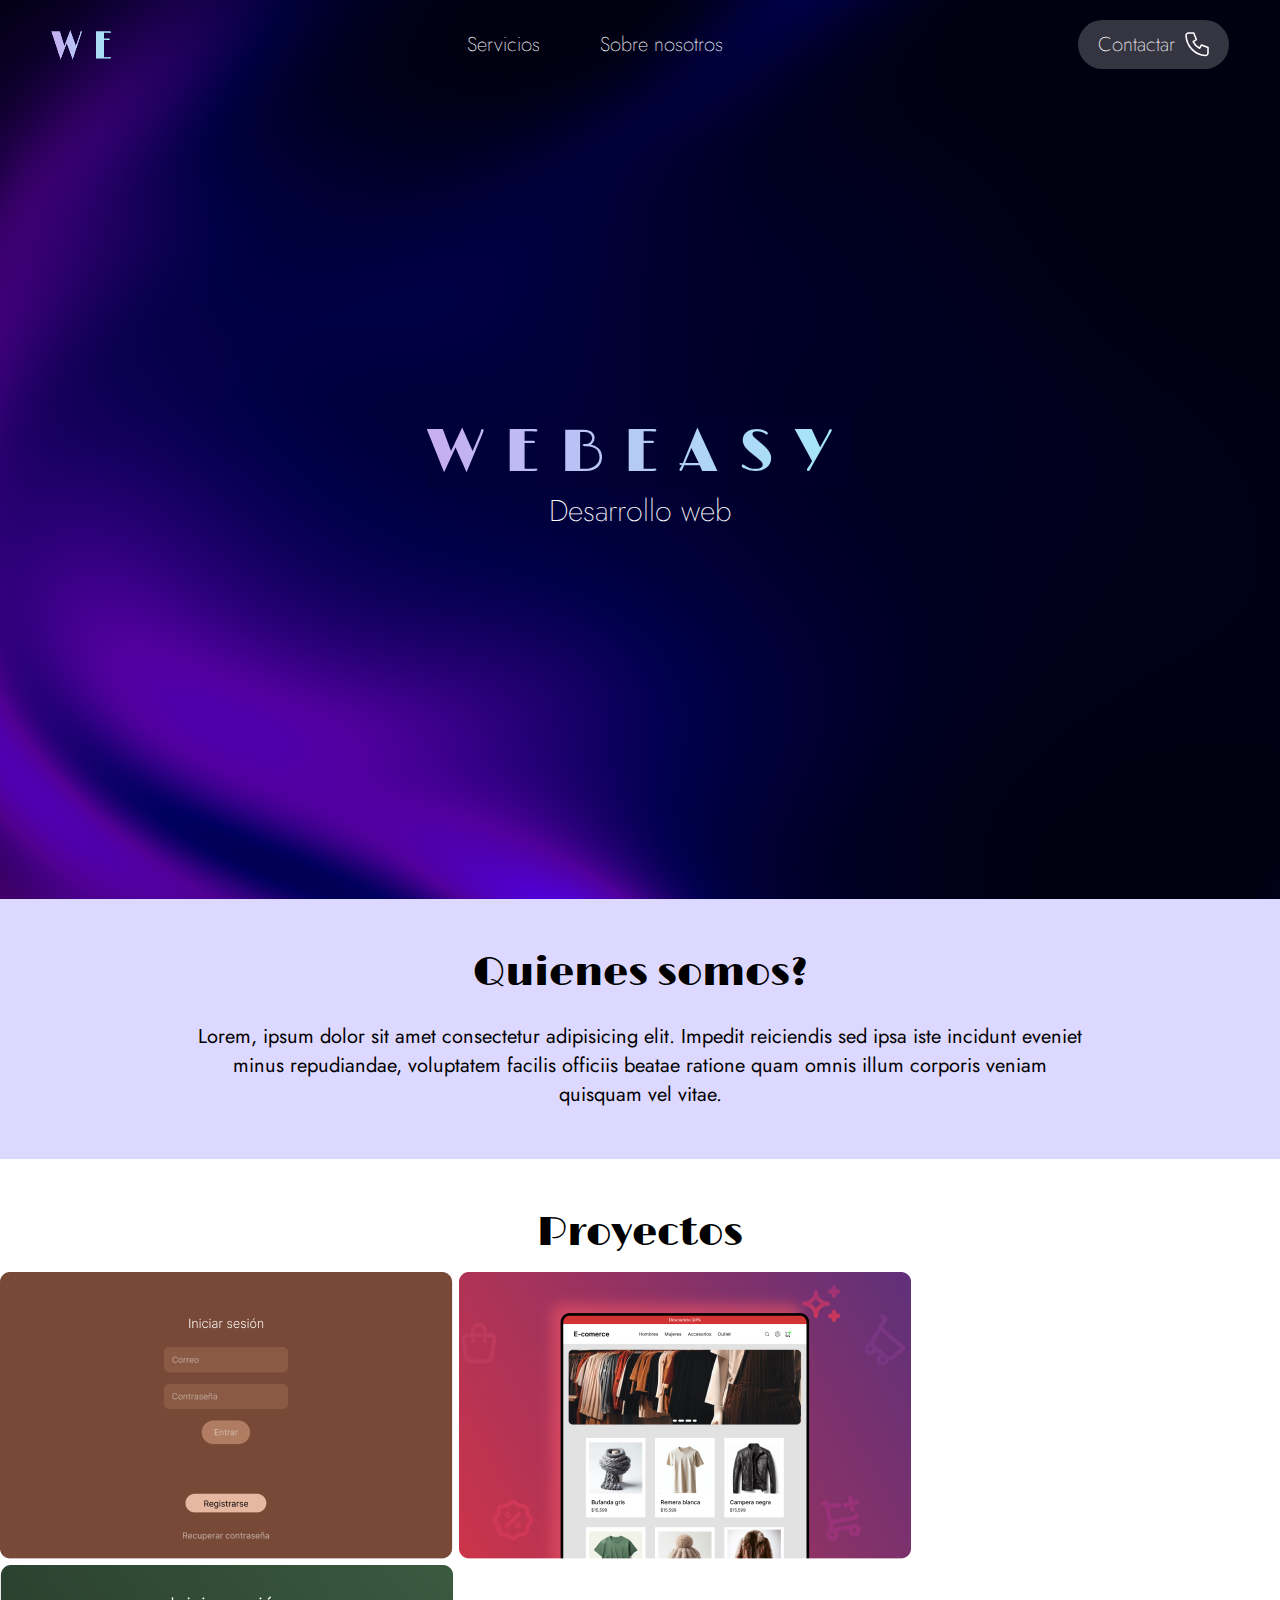
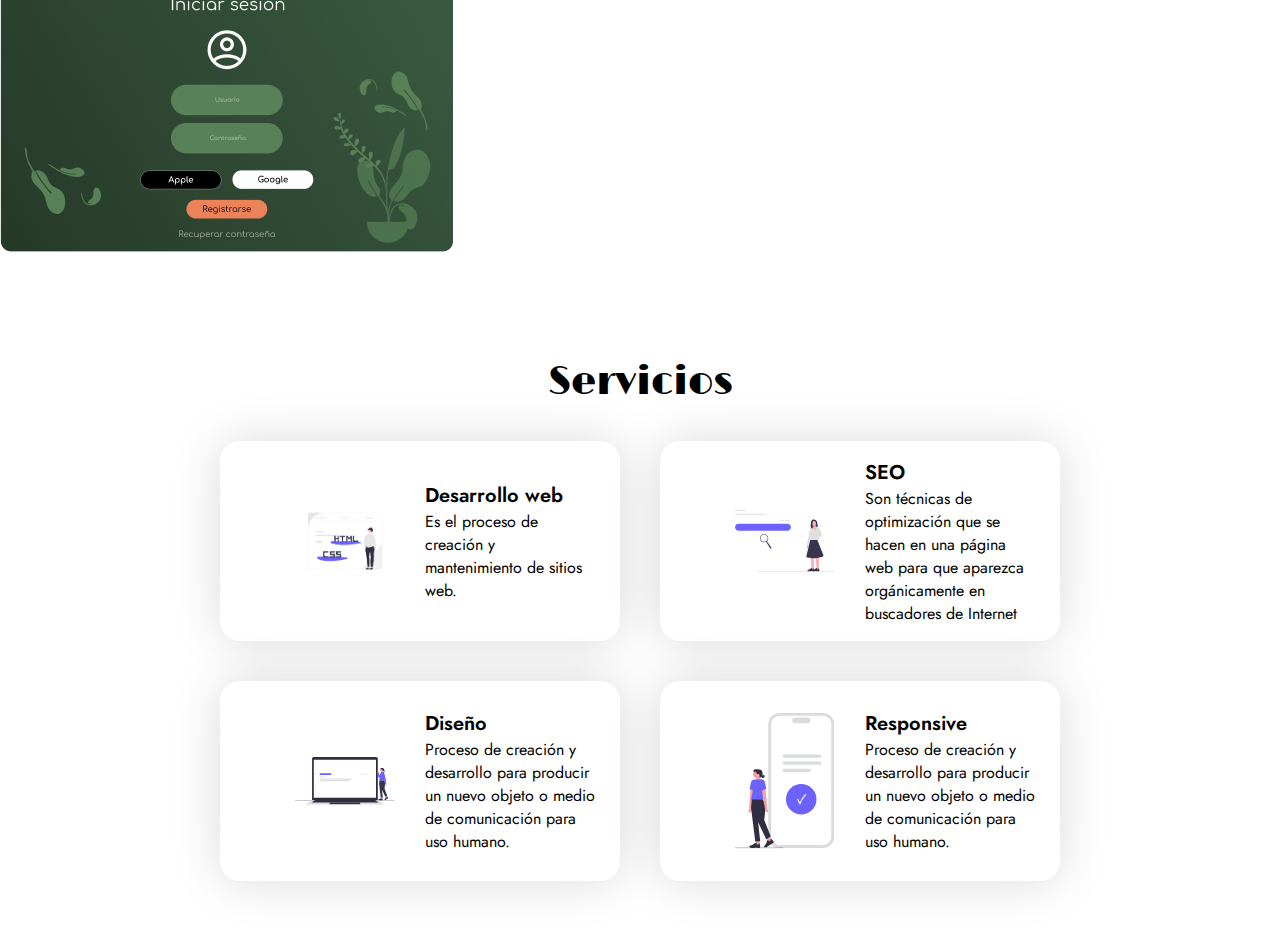
==== index.html @ be1138da "correccion de errores" ====
<!DOCTYPE html>
<html lang="en">

<head>
    <meta charset="UTF-8">
    <meta name="viewport" content="width=device-width, initial-scale=1.0">
    <link rel="preconnect" href="https://fonts.googleapis.com">
    <link rel="preconnect" href="https://fonts.gstatic.com" crossorigin>
    <link href="https://fonts.googleapis.com/css2?family=Limelight&display=swap" rel="stylesheet">
    <link
        href="https://fonts.googleapis.com/css2?family=Jost:ital,wght@0,100;0,200;0,300;0,400;0,500;0,600;0,700;0,800;0,900;1,100;1,200;1,300;1,400;1,500;1,600;1,700;1,800;1,900&display=swap"
        rel="stylesheet">

    <link rel="stylesheet" href="./style.css">

    <title>Webeasy</title>
    <link rel="icon" href="./assets/icon.png">
</head>

<body>
    <header>
        <nav>
            <img src="./assets/LOGO.png" alt="" class="logo">
            <div class="navTextos">
                <h3>
                    Servicios
                </h3>
                <h3>
                    Sobre nosotros
                </h3>
            </div>
            <h3 class="contactar">
                Contactar
                <img src="./assets/Vector.svg" alt="">
            </h3>
        </nav>
        <div class="inicio">
            <h1>WEBEASY</h1>
            <h2>Desarrollo web</h2>
        </div>
    </header>
    <main>
        <section>
            <article class="artColor">
                <h2 class="txtServ">Quienes somos?</h2>
                <p class="qS"> 
                    Lorem, ipsum dolor sit amet consectetur adipisicing elit. Impedit reiciendis sed ipsa iste
                    incidunt eveniet minus repudiandae, voluptatem facilis officiis beatae ratione quam omnis illum
                    corporis veniam quisquam vel vitae.
                </p>
            </article>
            <article>
                <h2 class="txtServ">Proyectos</h2>
                <div>
                    <img src="./assets/Rectangle 17.png" alt="">
                    <img src="./assets/Rectangle 18.png" alt="">
                    <img src="./assets/Rectangle 19.png" alt="">
                </div>
            </article>
            <article>
                <h2 class="txtServ">Servicios</h2>
                <div class="wrap">
                    <div class="tarjServi">
                        <img src="./assets/Web.png" alt="" class="imgTarj">
                        <div>
                            <h3 class="titulo">Desarrollo web</h3>
                            <p class="pTarj">Es el proceso de creación y mantenimiento de sitios web.</p>
                        </div>
                    </div>
                    <div class="tarjServi">
                        <img src="./assets/Search.svg" alt="" class="imgTarj">
                        <div>
                            <h3 class="titulo">SEO</h3>
                            <p class="pTarj">Son técnicas de optimización que se hacen en una
                                página web para que aparezca orgánicamente en buscadores de Internet</p>
                        </div>
                    </div>
                    <div class="tarjServi">
                        <img src="./assets/PC.svg" alt="" class="imgTarj">
                        <div>
                            <h3 class="titulo">Diseño</h3>
                            <p class="pTarj">Proceso de creación y desarrollo para producir un nuevo objeto o medio de comunicación
                                para uso humano.</p>
                        </div>
                    </div>
                    <div class="tarjServi">
                        <img src="./assets/Phone.svg" alt="" class="imgTarj">
                        <div>
                            <h3 class="titulo">Responsive</h3>
                            <p class="pTarj">Proceso de creación y desarrollo para producir un nuevo objeto o medio de comunicación
                                para uso humano.</p>
                        </div>
                    </div>
                </div>
            </article>
        </section>
    </main>
</body>

</html>
---- style.css ----
* {
    margin: 0;
    padding: 0;
    font-family: 'Jost', sans-serif;
}

html {
    background-color: black;
}

main {
    background-color: white;
}

.artColor{
    background-color:#ddd8ff;
}

article{
    padding-bottom: 50px;
}


header {
    background-image: url(./assets/Fondo.svg);
    display: flex;
    justify-content: center;
    align-items: center;
    flex-direction: column;
    padding: 20px;
}

.inicio {
    display: flex;
    justify-content: center;
    align-items: center;
    flex-direction: column;
    height: 90vh;
}

nav {
    display: flex;
    flex-direction: row;
    justify-content: space-between;
    align-items: center;
    width: 95%;
}

.navTextos {
    display: flex;
    flex-direction: row;
    justify-content: center;
    align-items: center;
    gap: 60px;
}

.contactar {
    display: flex;
    flex-direction: row;
    background-color: rgba(255, 255, 255, 0.206);
    border-radius: 100px;
    padding: 10px 20px;
    gap: 10px;
}

.logo {
    width: 60px;
    height: 30px;
}

h1 {
    font-family: 'Limelight', sans-serif;
    text-align: center;
    font-family: Limelight;
    font-size: 60px;
    font-style: normal;
    font-weight: 400;
    line-height: normal;
    letter-spacing: 20px;
    background: linear-gradient(91deg, #C5AEF2 1.91%, #A4E9F9 99.81%);
    background-clip: text;
    -webkit-background-clip: text;
    -webkit-text-fill-color: transparent;
    backdrop-filter: blur(89.19999694824219px);
}

h2 {
    color: #FFF;
    text-align: center;
    font-family: Jost;
    font-size: 30px;
    font-style: normal;
    font-weight: 200;
    line-height: normal;
}

h3 {
    color: #FFF;
    text-align: center;
    font-family: Jost;
    font-size: 20px;
    font-style: normal;
    font-weight: 200;
    line-height: normal;
}

.txtServ {
    font-family: Limelight;
    font-size: 40px;
    color: black;
    margin-bottom: 15px;
}

.tarjServi {
    display: flex;
    flex-direction: row;
    justify-content: center;
    align-items: center;
    gap: 20px;
    width: 400px;
    height: 200px;
    background-color: rgb(255, 255, 255);
    margin: 20px;
    border-radius: 20px;
    box-shadow: 0px 0px 50px 0px rgba(0, 0, 0, 0.15);
}

.wrap {
    display: flex;
    flex-direction: row;
    flex-wrap: wrap;
    width: 70%;
    justify-content: center;
}

article {
    padding-top: 50px;
    display: flex;
    flex-direction: column;
    justify-content: center;
    align-items: center;
}

.qS{
    text-align: center;
    margin-top: 10px;
    max-width: 900px;
    font-size: 20px;
}

.titulo{
    color: black;
    font-weight: 600;
    text-align: start;
}

.imgTarj{
    width: 100px;
    padding: 30px 10px 30px 50px;
}

.pTarj{
    width: 170px;
}

::selection{
    background-color: #e1d3ff;
    color: black;
}
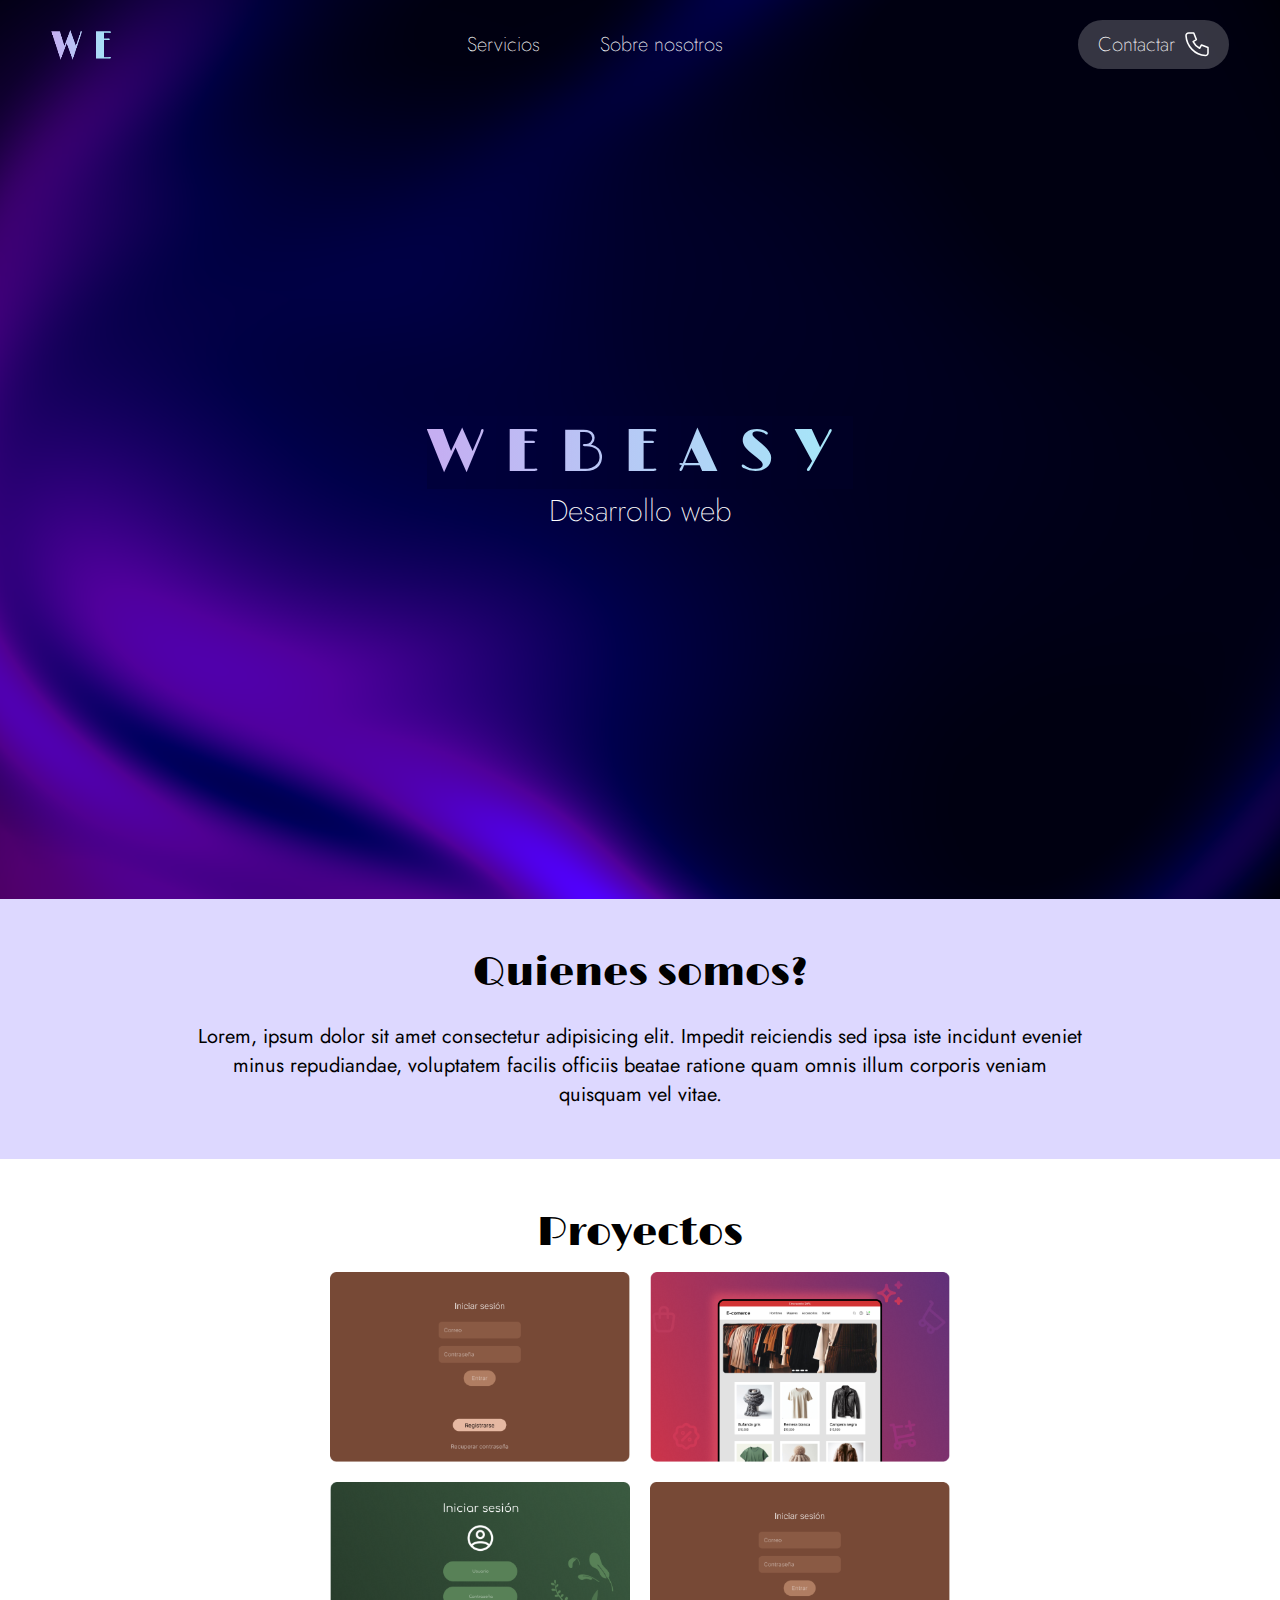
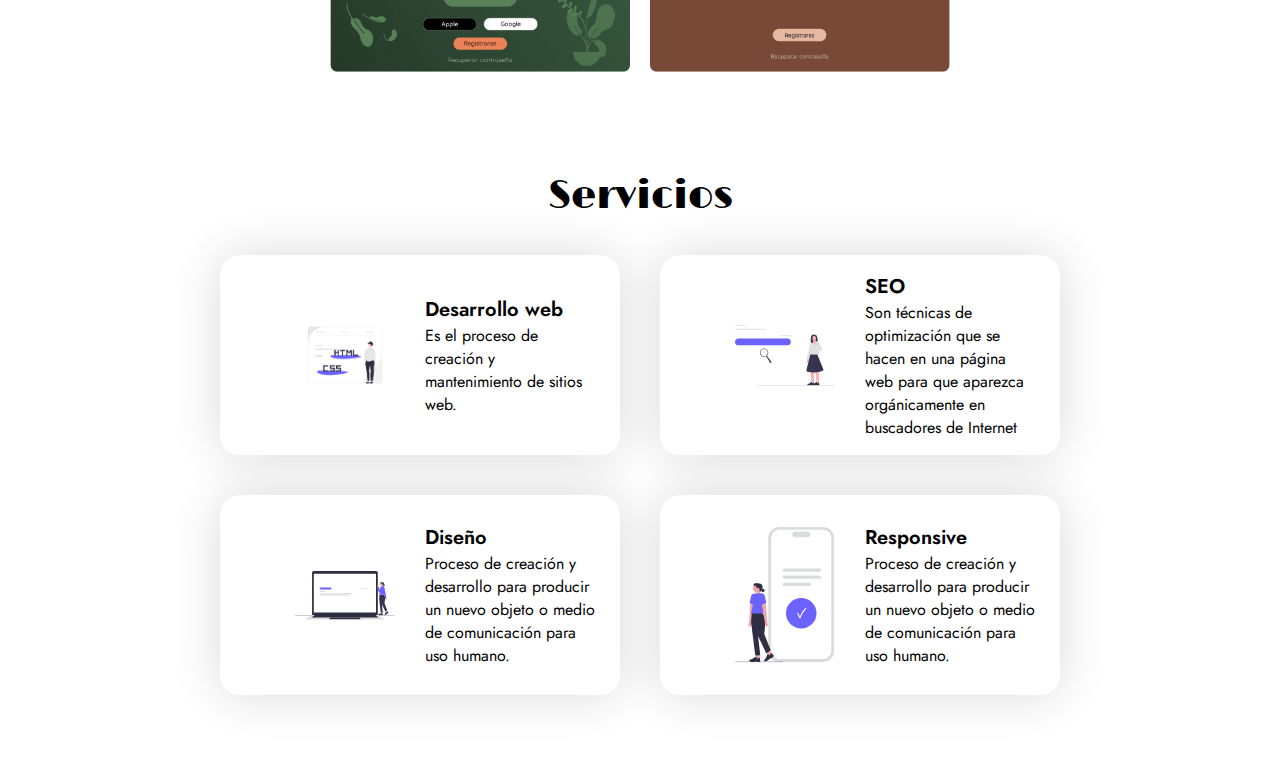
==== commit a385f99d: "correccion de errores" ====
--- a/index.html
+++ b/index.html
@@ -51,10 +51,11 @@
             </article>
             <article>
                 <h2 class="txtServ">Proyectos</h2>
-                <div>
-                    <img src="./assets/Rectangle 17.png" alt="">
-                    <img src="./assets/Rectangle 18.png" alt="">
-                    <img src="./assets/Rectangle 19.png" alt="">
+                <div class="proyGrupo">
+                    <img src="./assets/Rectangle 17.png" alt="" class="imgProy">
+                    <img src="./assets/Rectangle 18.png" alt="" class="imgProy">
+                    <img src="./assets/Rectangle 19.png" alt="" class="imgProy">
+                    <img src="./assets/Rectangle 17.png" alt="" class="imgProy">
                 </div>
             </article>
             <article>
--- a/style.css
+++ b/style.css
@@ -28,6 +28,8 @@
     align-items: center;
     flex-direction: column;
     padding: 20px;
+    background-size: cover;
+    background-repeat: no-repeat;
 }
 
 .inicio {
@@ -163,6 +165,19 @@
     width: 170px;
 }
 
+.imgProy{
+    width: 300px;
+}   
+
+.proyGrupo{
+    display: flex;
+    justify-content: center;
+    align-items: center;
+    flex-wrap: wrap;
+    max-width: 700px;
+    gap: 20px;
+}
+
 ::selection{
     background-color: #e1d3ff;
     color: black;
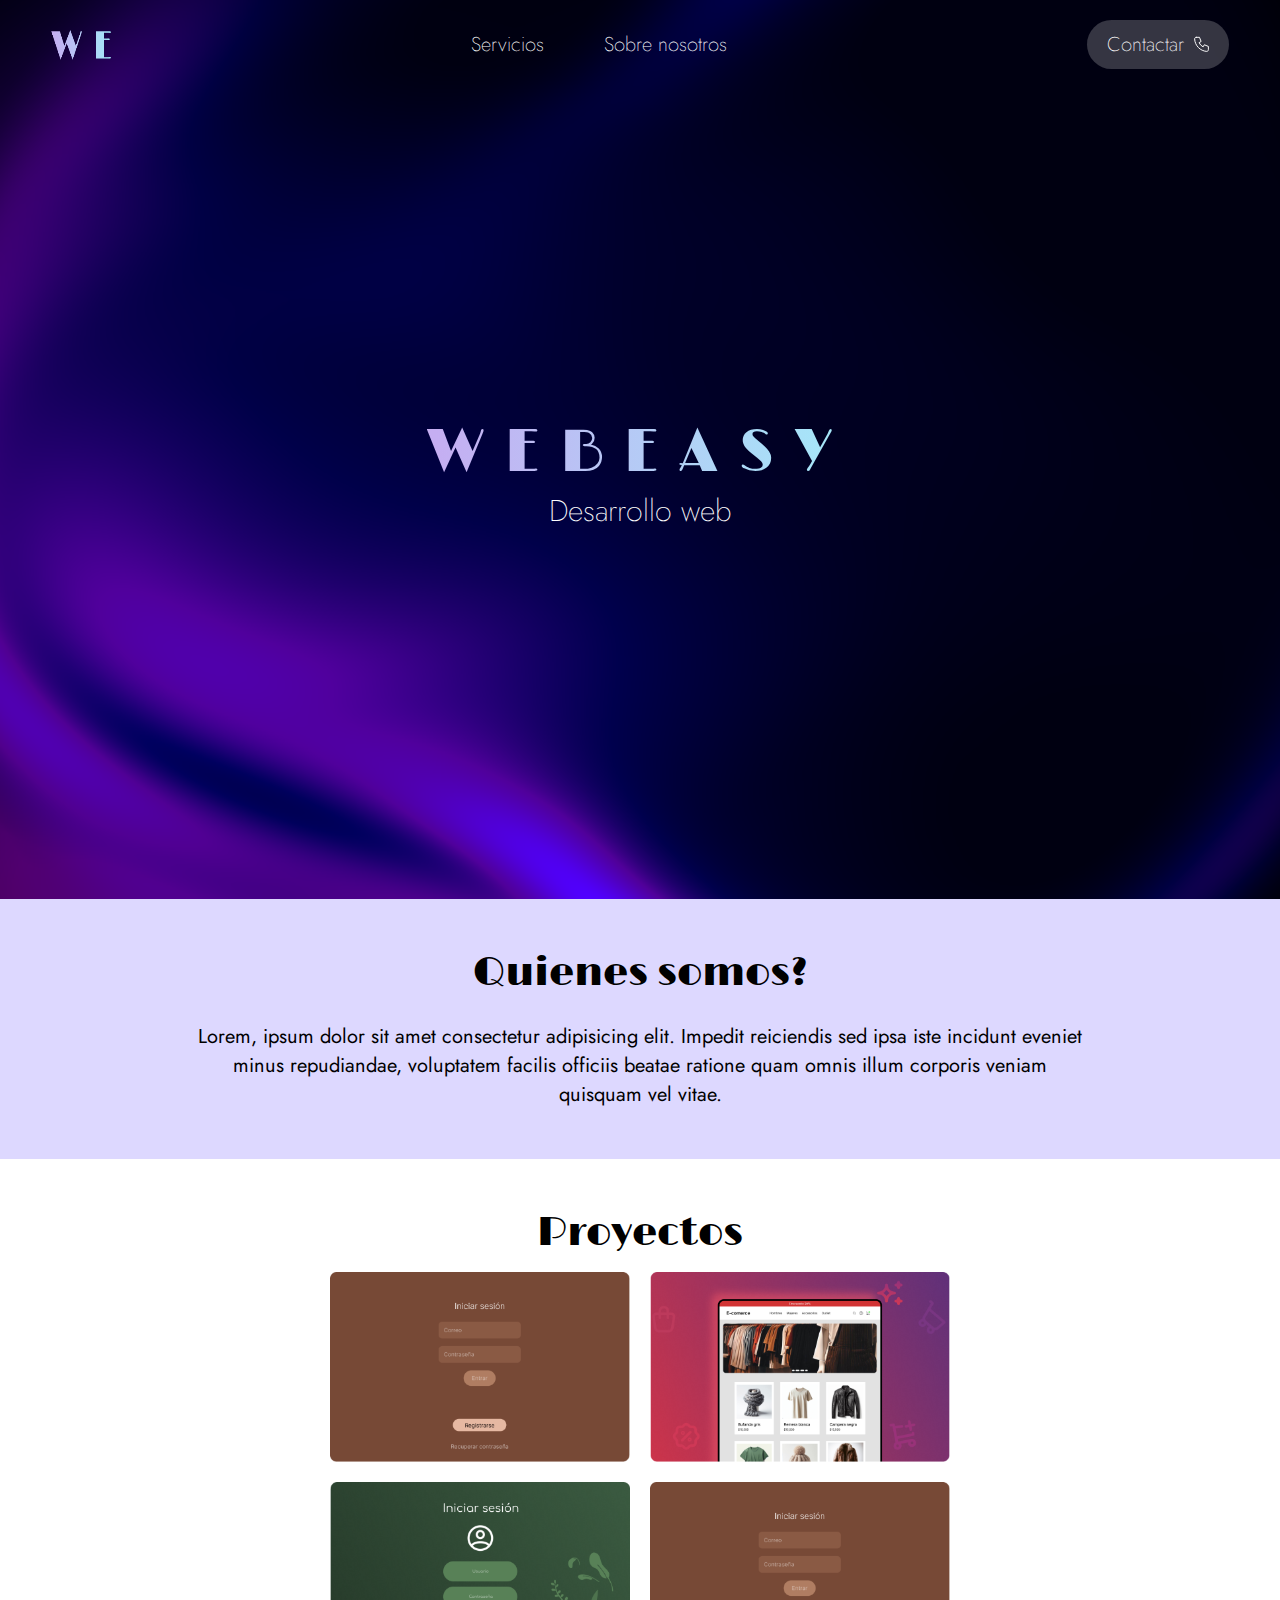
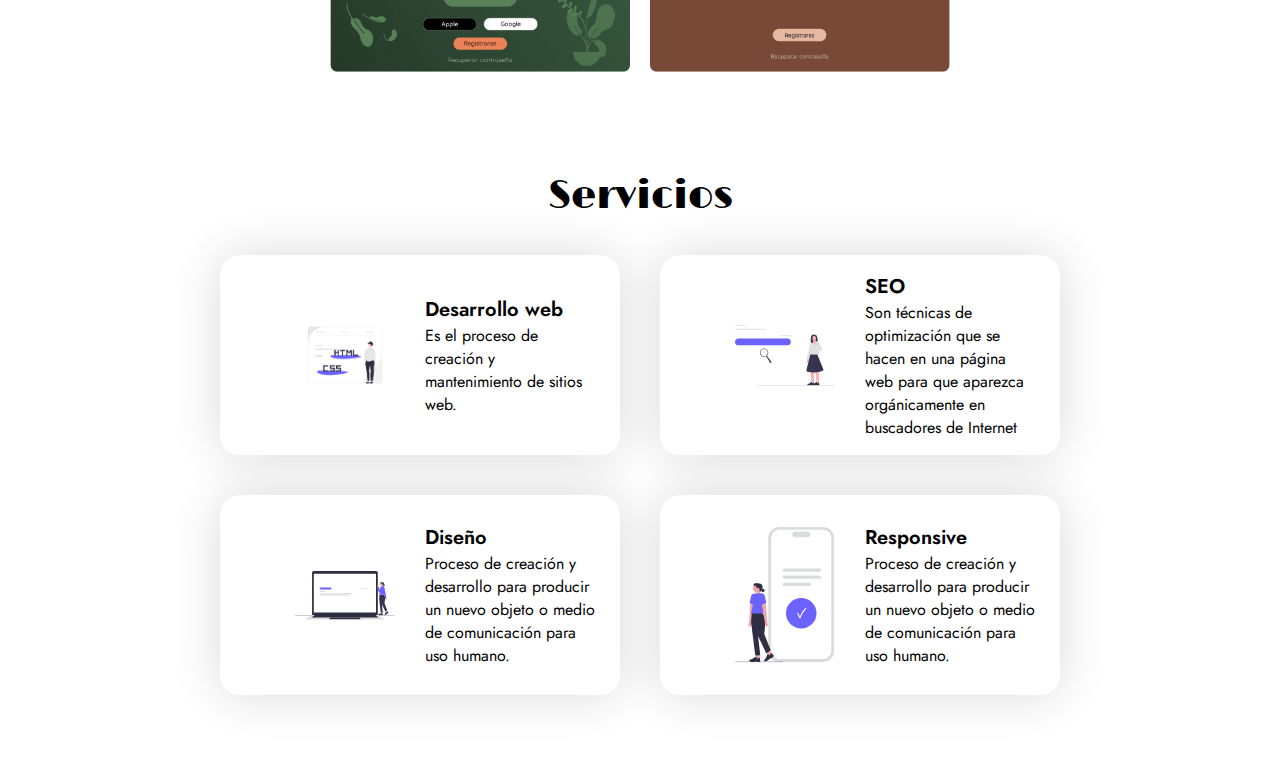
==== commit d6c89239: "avances en responsive3" ====
--- a/index.html
+++ b/index.html
@@ -11,7 +11,7 @@
         href="https://fonts.googleapis.com/css2?family=Jost:ital,wght@0,100;0,200;0,300;0,400;0,500;0,600;0,700;0,800;0,900;1,100;1,200;1,300;1,400;1,500;1,600;1,700;1,800;1,900&display=swap"
         rel="stylesheet">
 
-    <link rel="stylesheet" href="./style.css">
+    <link rel="stylesheet" href="./scss/style.css">
 
     <title>Webeasy</title>
     <link rel="icon" href="./assets/icon.png">
@@ -31,7 +31,7 @@
             </div>
             <h3 class="contactar">
                 Contactar
-                <img src="./assets/Vector.svg" alt="">
+                <img src="./assets/Vector.svg" alt="" class="telIcon">
             </h3>
         </nav>
         <div class="inicio">
--- a/scss/style.css
+++ b/scss/style.css
@@ -0,0 +1,221 @@
+* {
+  margin: 0;
+  padding: 0;
+  font-family: "Jost", sans-serif;
+}
+
+html {
+  background-color: black;
+}
+
+main {
+  background-color: white;
+}
+
+.artColor {
+  background-color: #ddd8ff;
+}
+
+article {
+  padding-bottom: 50px;
+}
+
+article {
+  padding-top: 50px;
+  display: flex;
+  flex-direction: column;
+  justify-content: center;
+  align-items: center;
+}
+
+::-moz-selection {
+  background-color: #5926c6;
+  color: rgb(255, 255, 255);
+}
+
+::selection {
+  background-color: #5926c6;
+  color: rgb(255, 255, 255);
+}
+
+header {
+  background-image: url(../assets/Fondo.svg);
+  display: flex;
+  justify-content: center;
+  align-items: center;
+  flex-direction: column;
+  padding: 20px;
+  background-size: cover;
+  background-repeat: no-repeat;
+}
+
+.inicio {
+  display: flex;
+  justify-content: center;
+  align-items: center;
+  flex-direction: column;
+  height: 90vh;
+}
+
+nav {
+  display: flex;
+  flex-direction: row;
+  justify-content: space-between;
+  align-items: center;
+  width: 95%;
+}
+
+.navTextos {
+  display: flex;
+  flex-direction: row;
+  justify-content: center;
+  align-items: center;
+  gap: 60px;
+}
+
+.contactar {
+  display: flex;
+  flex-direction: row;
+  background-color: rgba(255, 255, 255, 0.206);
+  border-radius: 100px;
+  padding: 10px 20px;
+  gap: 10px;
+}
+
+.logo {
+  width: 60px;
+  height: 30px;
+}
+
+.telIcon {
+  width: 15px;
+}
+
+h1 {
+  font-family: "Limelight", sans-serif;
+  text-align: center;
+  font-family: Limelight;
+  font-size: 60px;
+  font-style: normal;
+  font-weight: 400;
+  line-height: normal;
+  letter-spacing: 20px;
+  background: linear-gradient(91deg, #C5AEF2 1.91%, #A4E9F9 99.81%);
+  background-clip: text;
+  -webkit-background-clip: text;
+  -webkit-text-fill-color: transparent;
+}
+
+.imgTarj {
+  width: 100px;
+  padding: 30px 10px 30px 50px;
+}
+
+.wrap {
+  display: flex;
+  flex-direction: row;
+  flex-wrap: wrap;
+  width: 70%;
+  justify-content: center;
+}
+
+.tarjServi {
+  display: flex;
+  flex-direction: row;
+  justify-content: center;
+  align-items: center;
+  gap: 20px;
+  width: 400px;
+  height: 200px;
+  background-color: rgb(255, 255, 255);
+  margin: 20px;
+  border-radius: 20px;
+  box-shadow: 0px 0px 50px 0px rgba(0, 0, 0, 0.15);
+}
+
+.txtServ {
+  font-family: Limelight;
+  font-size: 40px;
+  color: black;
+  margin-bottom: 15px;
+}
+
+.pTarj {
+  width: 170px;
+}
+
+.imgProy {
+  width: 300px;
+}
+
+.proyGrupo {
+  display: flex;
+  justify-content: center;
+  align-items: center;
+  flex-wrap: wrap;
+  max-width: 700px;
+  gap: 20px;
+}
+
+.qS {
+  text-align: center;
+  margin-top: 10px;
+  max-width: 900px;
+  font-size: 20px;
+}
+
+.titulo {
+  color: black;
+  font-weight: 600;
+  text-align: start;
+}
+
+h2 {
+  color: #FFF;
+  text-align: center;
+  font-family: Jost;
+  font-size: 30px;
+  font-style: normal;
+  font-weight: 200;
+  line-height: normal;
+}
+
+h3 {
+  color: #FFF;
+  text-align: center;
+  font-family: Jost;
+  font-size: 20px;
+  font-style: normal;
+  font-weight: 200;
+  line-height: normal;
+}
+
+@media (max-width: 1000px) {
+  h1 {
+    font-size: 40px;
+  }
+  h2 {
+    font-size: 20px;
+  }
+  h3 {
+    font-size: 15px;
+  }
+  .qS {
+    font-size: 20px;
+    max-width: 250px;
+  }
+  .txtServ {
+    font-size: 35px;
+  }
+  .logo {
+    display: none;
+  }
+  .telIcon {
+    display: none;
+  }
+  .contactar {
+    display: flex;
+    justify-content: center;
+    width: 40px;
+  }
+}/*# sourceMappingURL=style.css.map */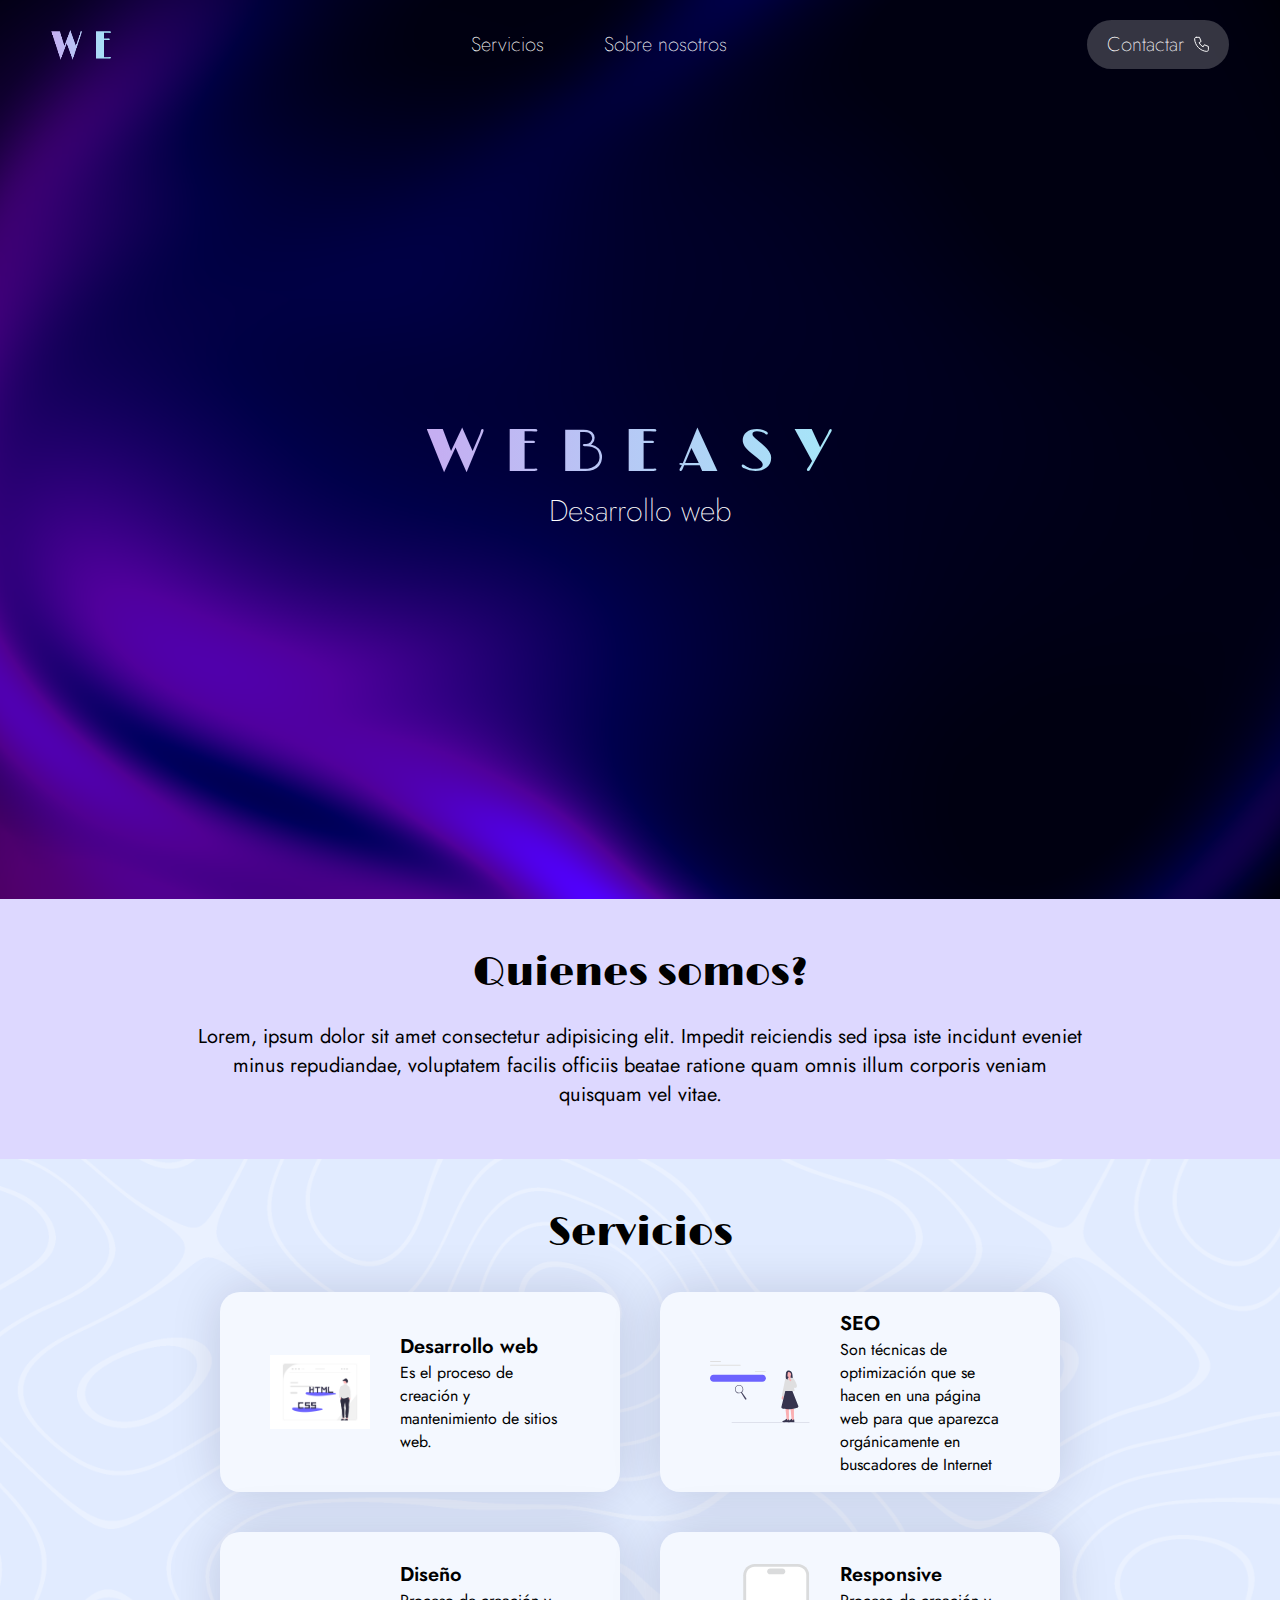
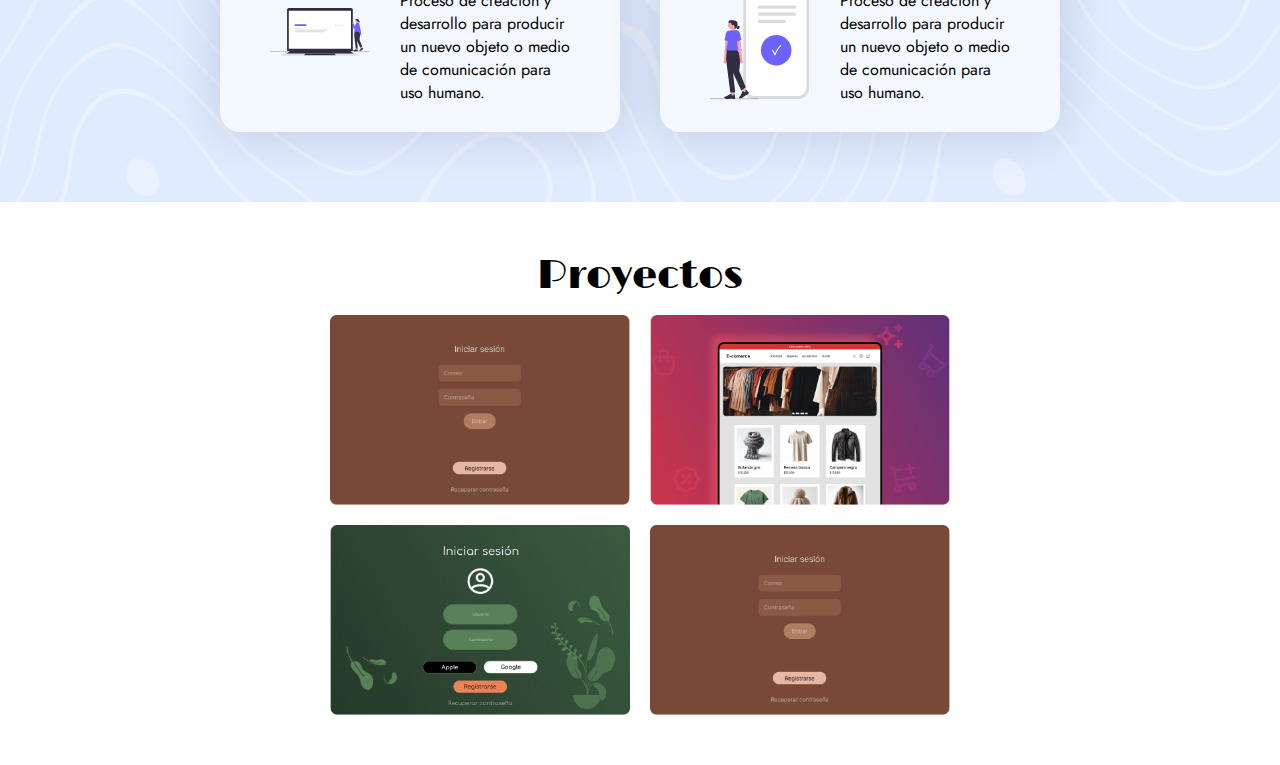
==== commit 824d69f1: "cambios de diseño" ====
--- a/index.html
+++ b/index.html
@@ -49,16 +49,7 @@
                     corporis veniam quisquam vel vitae.
                 </p>
             </article>
-            <article>
-                <h2 class="txtServ">Proyectos</h2>
-                <div class="proyGrupo">
-                    <img src="./assets/Rectangle 17.png" alt="" class="imgProy">
-                    <img src="./assets/Rectangle 18.png" alt="" class="imgProy">
-                    <img src="./assets/Rectangle 19.png" alt="" class="imgProy">
-                    <img src="./assets/Rectangle 17.png" alt="" class="imgProy">
-                </div>
-            </article>
-            <article>
+            <article class="colorServ">
                 <h2 class="txtServ">Servicios</h2>
                 <div class="wrap">
                     <div class="tarjServi">
@@ -94,6 +85,16 @@
                     </div>
                 </div>
             </article>
+            <article>
+                <h2 class="txtServ">Proyectos</h2>
+                <div class="proyGrupo">
+                    <img src="./assets/Rectangle 17.png" alt="" class="imgProy">
+                    <img src="./assets/Rectangle 18.png" alt="" class="imgProy">
+                    <img src="./assets/Rectangle 19.png" alt="" class="imgProy">
+                    <img src="./assets/Rectangle 17.png" alt="" class="imgProy">
+                </div>
+            </article>
+
         </section>
     </main>
 </body>
--- a/scss/style.css
+++ b/scss/style.css
@@ -106,9 +106,16 @@
   -webkit-text-fill-color: transparent;
 }
 
+.colorServ {
+  background-color: #E1EBFF;
+  background-image: url(../assets/BackgroundServ.svg);
+  background-size: cover;
+  background-repeat: no-repeat;
+}
+
 .imgTarj {
   width: 100px;
-  padding: 30px 10px 30px 50px;
+  padding: 30px 10px 30px 0px;
 }
 
 .wrap {
@@ -127,10 +134,10 @@
   gap: 20px;
   width: 400px;
   height: 200px;
-  background-color: rgb(255, 255, 255);
+  background-color: #f4f8ff;
   margin: 20px;
   border-radius: 20px;
-  box-shadow: 0px 0px 50px 0px rgba(0, 0, 0, 0.15);
+  box-shadow: 0px 0px 50px 0px rgba(12, 16, 48, 0.15);
 }
 
 .txtServ {
@@ -190,7 +197,7 @@
   line-height: normal;
 }
 
-@media (max-width: 1000px) {
+@media (max-width: 700px) {
   h1 {
     font-size: 40px;
   }
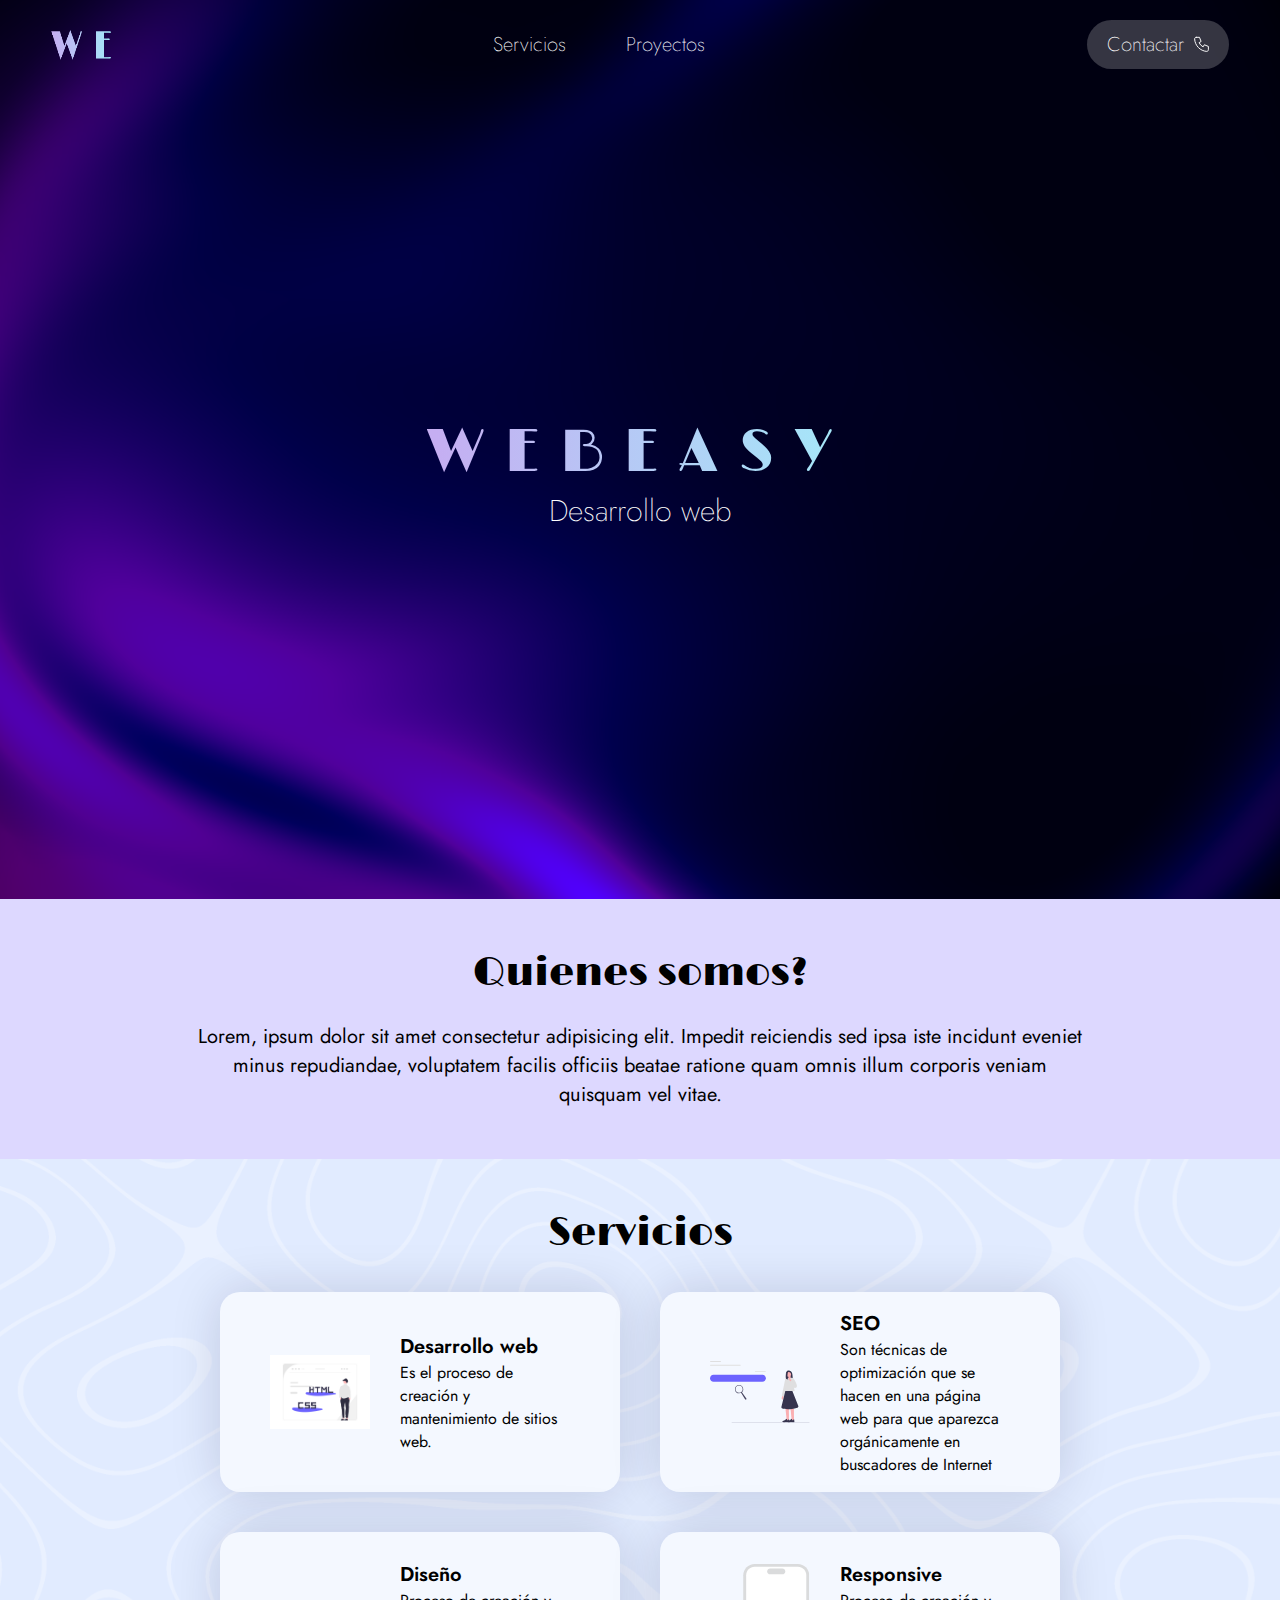
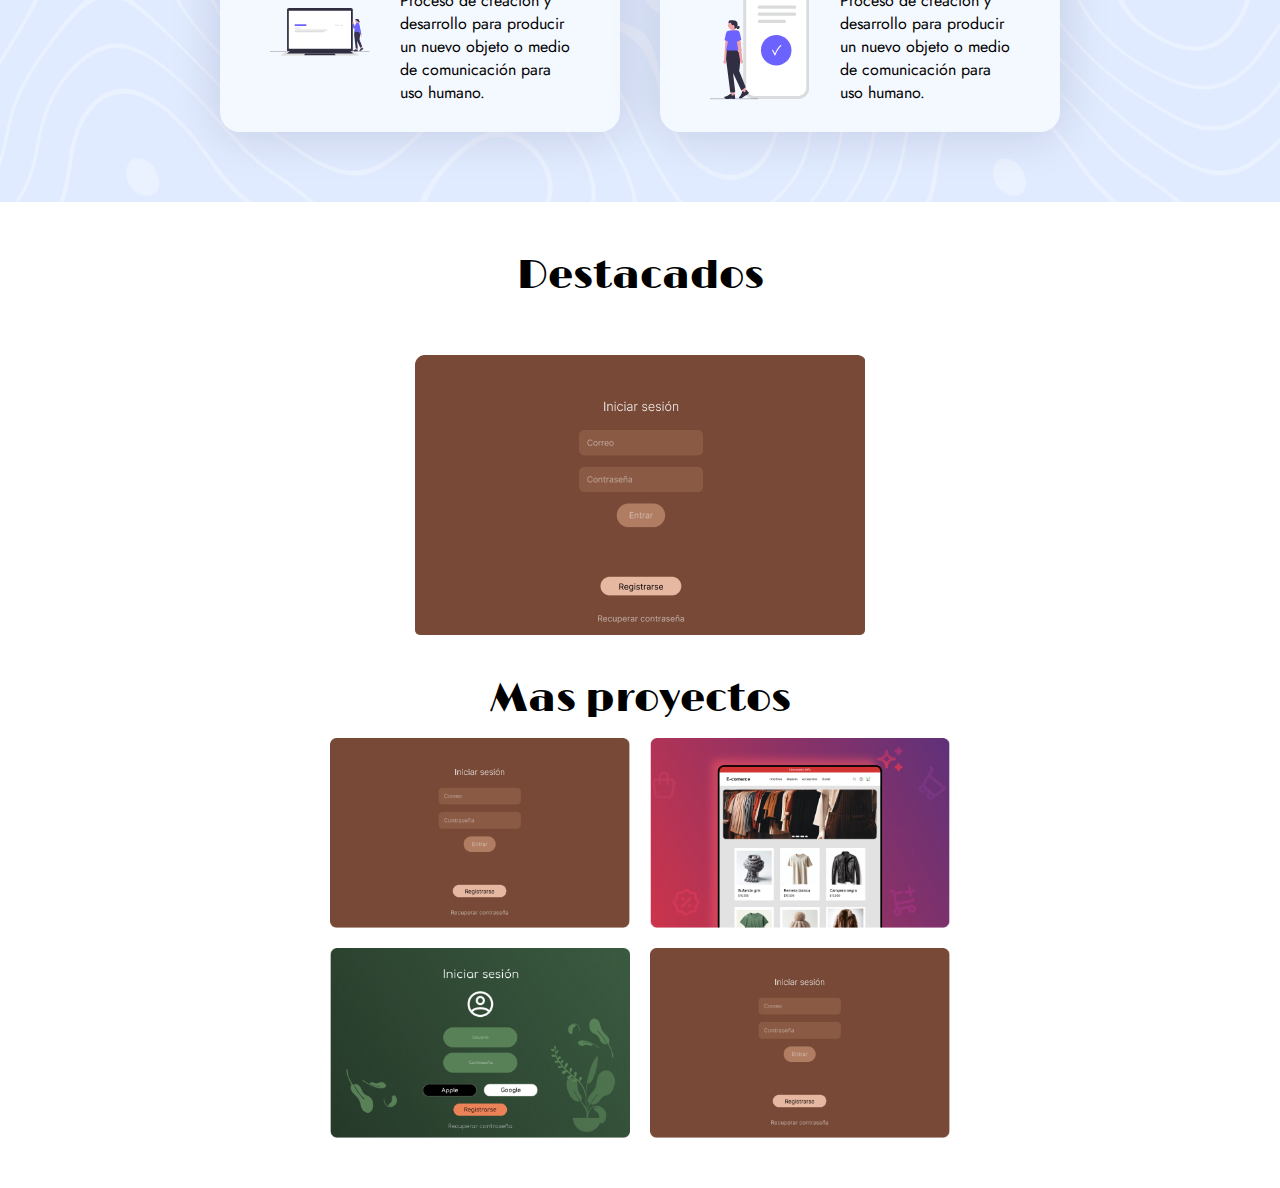
==== commit 0a67c77b: "cambios y cosas nuevas" ====
--- a/index.html
+++ b/index.html
@@ -22,17 +22,19 @@
         <nav>
             <img src="./assets/LOGO.png" alt="" class="logo">
             <div class="navTextos">
-                <h3>
-                    Servicios
+                <a href="#Servicios">                
+                    <h3>Servicios</h3>
+                </a>
+                <a href="#proyectos">                
+                    <h3>Proyectos</h3>
+                </a>
+            </div>
+            <a href="./contact.html">
+                <h3 class="contactar">
+                    Contactar
+                    <img src="./assets/Vector.svg" alt="" class="telIcon">
                 </h3>
-                <h3>
-                    Sobre nosotros
-                </h3>
-            </div>
-            <h3 class="contactar">
-                Contactar
-                <img src="./assets/Vector.svg" alt="" class="telIcon">
-            </h3>
+            </a>
         </nav>
         <div class="inicio">
             <h1>WEBEASY</h1>
@@ -49,7 +51,7 @@
                     corporis veniam quisquam vel vitae.
                 </p>
             </article>
-            <article class="colorServ">
+            <article class="colorServ" id="Servicios">
                 <h2 class="txtServ">Servicios</h2>
                 <div class="wrap">
                     <div class="tarjServi">
@@ -85,16 +87,19 @@
                     </div>
                 </div>
             </article>
-            <article>
-                <h2 class="txtServ">Proyectos</h2>
+            <article id="proyectos">
+                <h2 class="txtServ">Destacados</h2>
+
+                <div class="slider">
+                </div>
+                <h2 class="txtServ">Mas proyectos</h2>
                 <div class="proyGrupo">
-                    <img src="./assets/Rectangle 17.png" alt="" class="imgProy">
-                    <img src="./assets/Rectangle 18.png" alt="" class="imgProy">
-                    <img src="./assets/Rectangle 19.png" alt="" class="imgProy">
-                    <img src="./assets/Rectangle 17.png" alt="" class="imgProy">
+                    <img src="./assets/Proy1.png" alt="" class="imgProy">
+                    <img src="./assets/Proy2.png" alt="" class="imgProy">
+                    <img src="./assets/Proy3.png" alt="" class="imgProy">
+                    <img src="./assets/Proy1.png" alt="" class="imgProy">
                 </div>
             </article>
-
         </section>
     </main>
 </body>
--- a/scss/style.css
+++ b/scss/style.css
@@ -36,6 +36,10 @@
 ::selection {
   background-color: #5926c6;
   color: rgb(255, 255, 255);
+}
+
+a {
+  text-decoration: none;
 }
 
 header {
@@ -225,4 +229,31 @@
     justify-content: center;
     width: 40px;
   }
+  .imgTarj {
+    width: 100px;
+    padding: 30px 10px 30px 15px;
+  }
+}
+.slider {
+  background-image: url(/assets/Proy1.png);
+  margin: 40px;
+  width: 450px;
+  height: 280px;
+  border-radius: 5px;
+  animation: slide 10s linear 1ms infinite;
+}
+
+@keyframes slide {
+  25% {
+    background-image: url(/assets/Proy1.png);
+  }
+  50% {
+    background-image: url(/assets/Proy2.png);
+  }
+  75% {
+    background-image: url(/assets/Proy3.png);
+  }
+  100% {
+    background-image: url(/assets/Proy2.png);
+  }
 }/*# sourceMappingURL=style.css.map */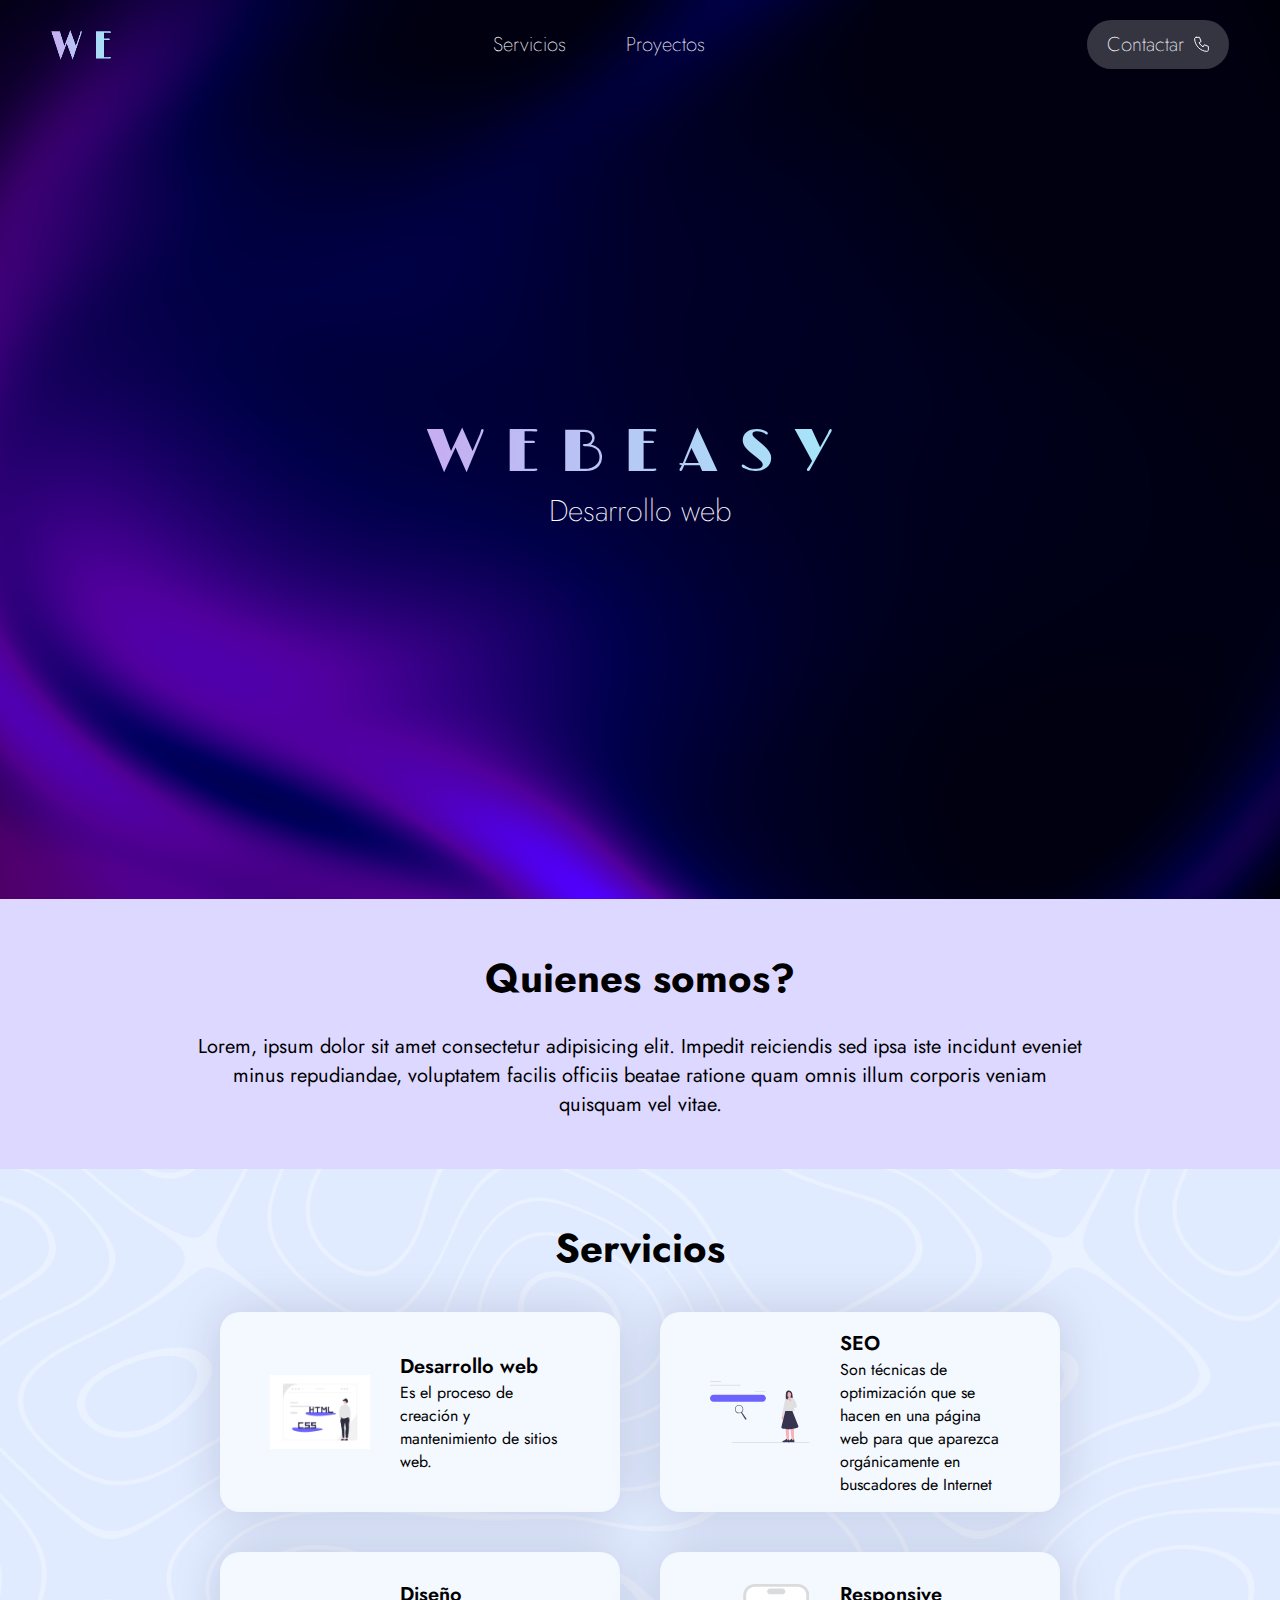
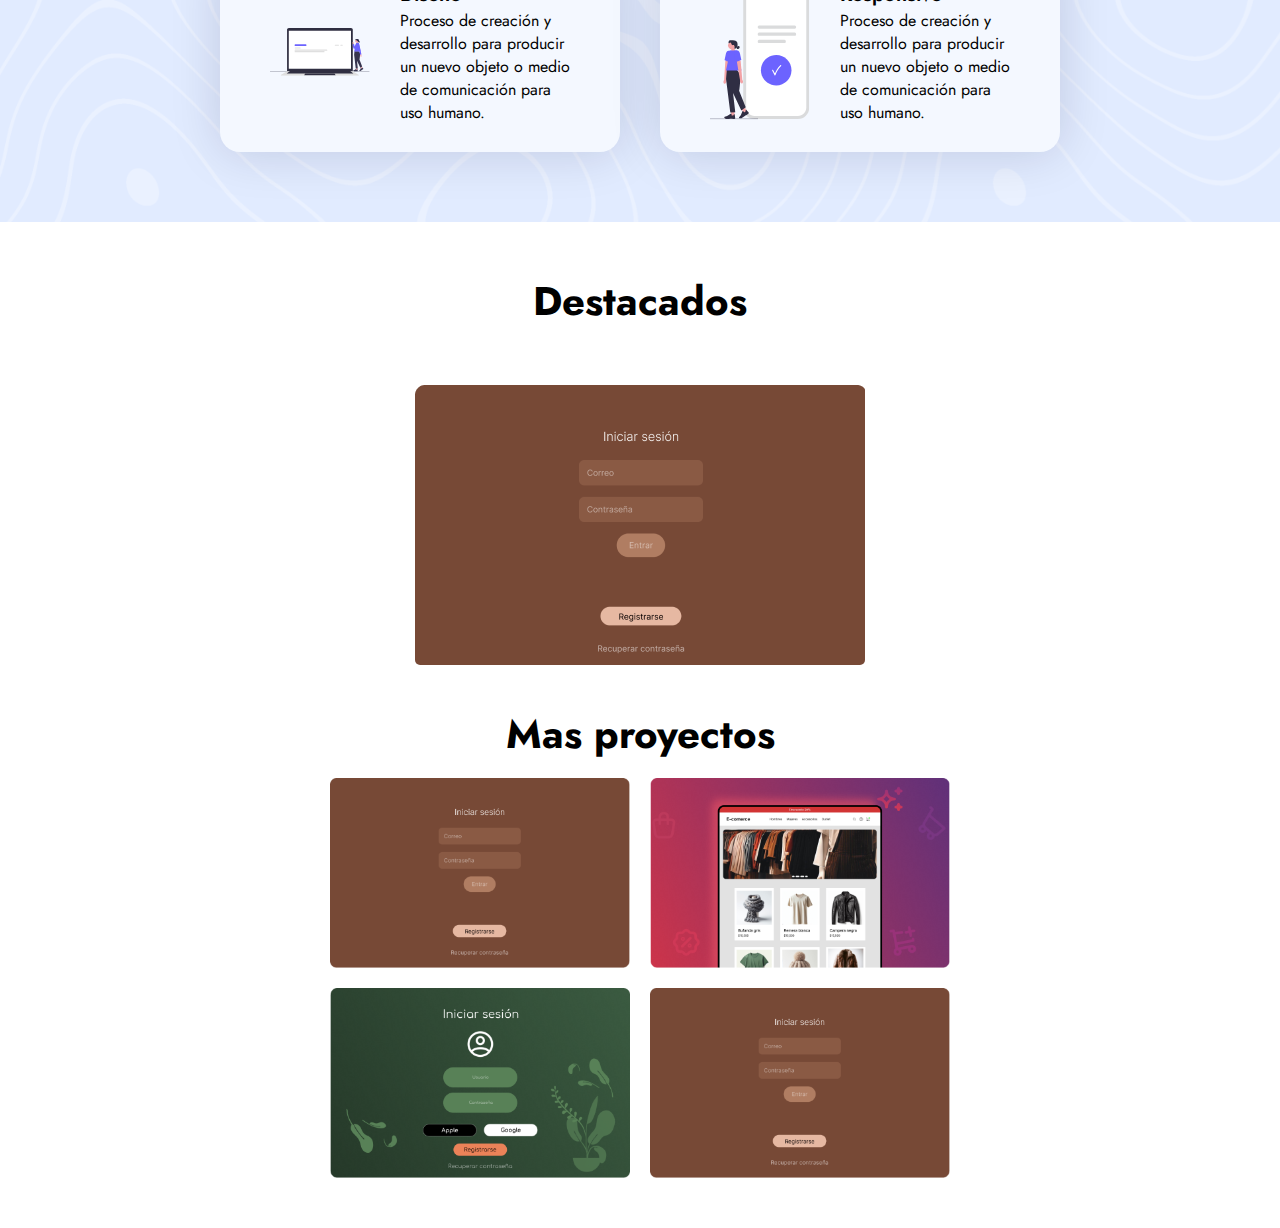
==== commit 6a61e3bf: "pagina de contacto agregada y mas cambios" ====
--- a/index.html
+++ b/index.html
@@ -89,7 +89,6 @@
             </article>
             <article id="proyectos">
                 <h2 class="txtServ">Destacados</h2>
-
                 <div class="slider">
                 </div>
                 <h2 class="txtServ">Mas proyectos</h2>
--- a/scss/style.css
+++ b/scss/style.css
@@ -6,10 +6,6 @@
 
 html {
   background-color: black;
-}
-
-main {
-  background-color: white;
 }
 
 .artColor {
@@ -145,7 +141,7 @@
 }
 
 .txtServ {
-  font-family: Limelight;
+  font-weight: bolder;
   font-size: 40px;
   color: black;
   margin-bottom: 15px;
@@ -153,6 +149,10 @@
 
 .pTarj {
   width: 170px;
+}
+
+#proyectos {
+  background-color: white;
 }
 
 .imgProy {
@@ -256,4 +256,72 @@
   100% {
     background-image: url(/assets/Proy2.png);
   }
+}
+.background {
+  background: linear-gradient(247deg, #2D275B 0%, #191919 100%);
+  display: flex;
+  flex-direction: column;
+  justify-content: center;
+  align-items: center;
+  height: 100vh;
+}
+
+.btn {
+  font-size: 20px;
+  background-color: #C5AEF2;
+  color: black;
+}
+
+.btn2 {
+  font-size: 20px;
+  background-color: #aef2c7;
+  color: black;
+  width: -moz-fit-content;
+  width: fit-content;
+  padding: 15px 20px;
+  border-radius: 100px;
+}
+
+.btn3 {
+  font-size: 20px;
+  background-color: #FFD4D5;
+  color: black;
+  width: -moz-fit-content;
+  width: fit-content;
+  padding: 15px 20px;
+  border-radius: 100px;
+}
+
+form {
+  display: flex;
+  flex-direction: column;
+  justify-content: center;
+  align-items: center;
+  height: 300px;
+  width: 100%;
+}
+
+input {
+  font-size: 20px;
+  width: -moz-fit-content;
+  width: fit-content;
+  height: 50px;
+  background-color: rgba(255, 255, 255, 0.251);
+  border-radius: 30px;
+  border-style: none;
+  margin: 5px;
+  padding: 0px 30px;
+  color: white;
+}
+
+textarea {
+  font-size: 20px;
+  width: 510px;
+  height: 10%;
+  margin: 20px;
+  border-radius: 20px;
+  border-style: none;
+  background-color: rgba(255, 255, 255, 0.251);
+  color: white;
+  padding: 30px;
 }/*# sourceMappingURL=style.css.map */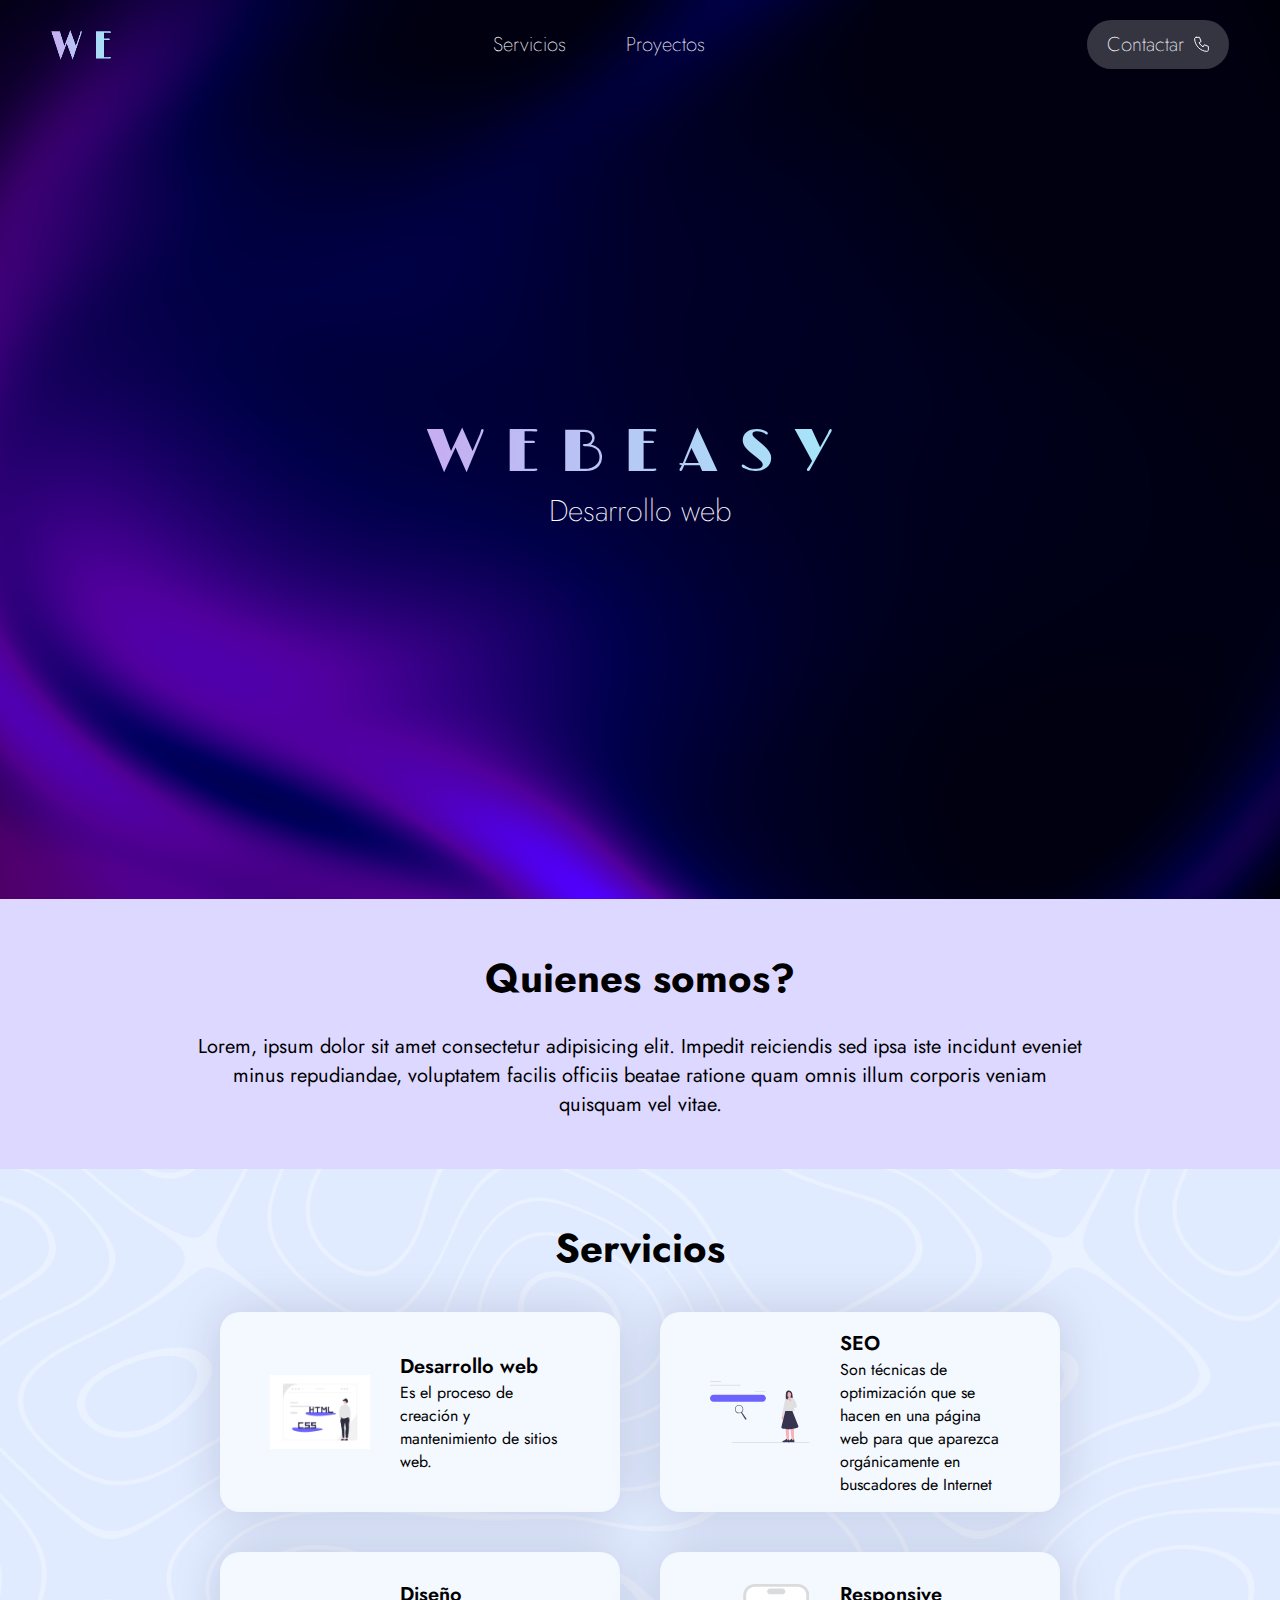
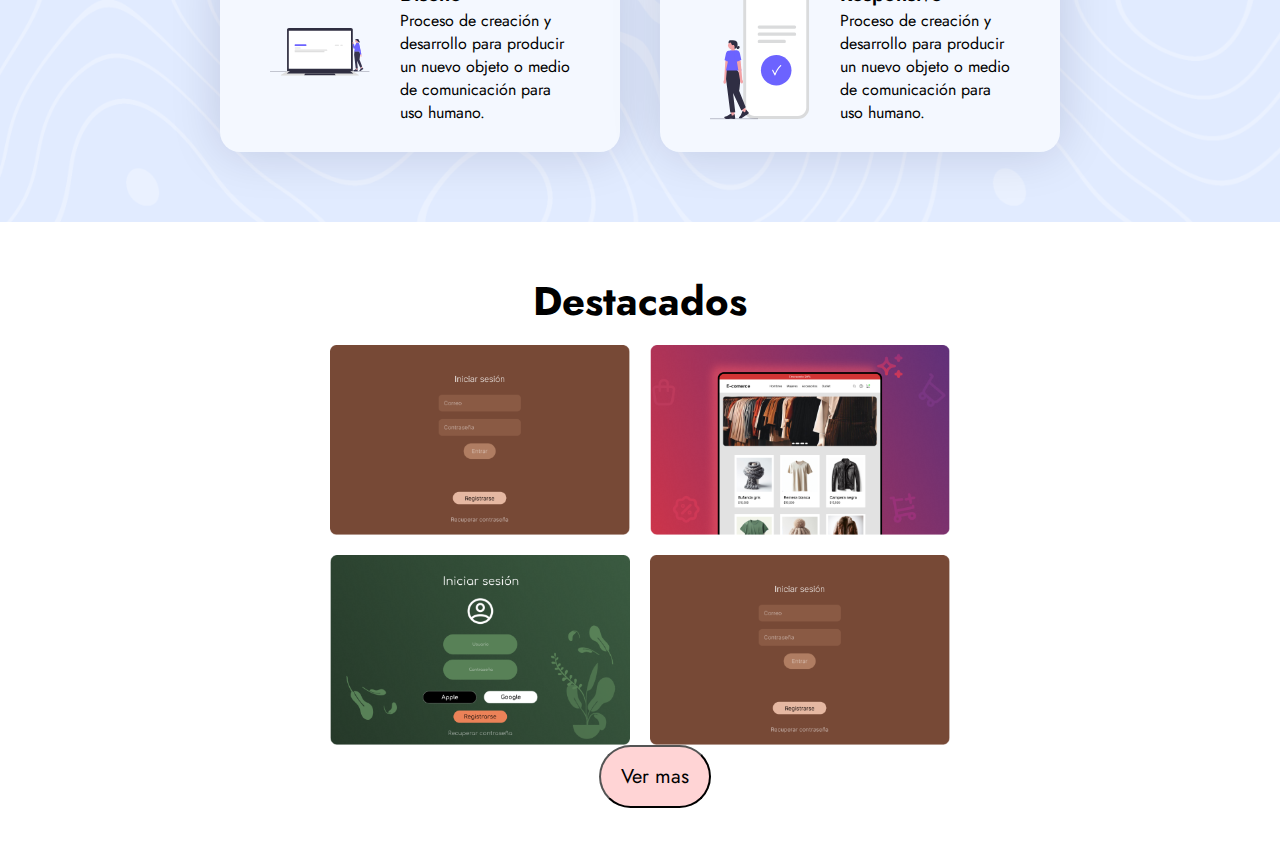
==== commit 6ffccd94: "cambios" ====
--- a/index.html
+++ b/index.html
@@ -81,23 +81,20 @@
                         <img src="./assets/Phone.svg" alt="" class="imgTarj">
                         <div>
                             <h3 class="titulo">Responsive</h3>
-                            <p class="pTarj">Proceso de creación y desarrollo para producir un nuevo objeto o medio de comunicación
-                                para uso humano.</p>
+                            <p class="pTarj">Proceso de creación y desarrollo para producir un nuevo objeto o medio de comunicación para uso humano.</p>
                         </div>
                     </div>
                 </div>
             </article>
             <article id="proyectos">
                 <h2 class="txtServ">Destacados</h2>
-                <div class="slider">
-                </div>
-                <h2 class="txtServ">Mas proyectos</h2>
                 <div class="proyGrupo">
                     <img src="./assets/Proy1.png" alt="" class="imgProy">
                     <img src="./assets/Proy2.png" alt="" class="imgProy">
                     <img src="./assets/Proy3.png" alt="" class="imgProy">
                     <img src="./assets/Proy1.png" alt="" class="imgProy">
                 </div>
+                <button class="btn3">Ver mas</button>
             </article>
         </section>
     </main>
--- a/scss/style.css
+++ b/scss/style.css
@@ -124,6 +124,7 @@
   flex-wrap: wrap;
   width: 70%;
   justify-content: center;
+  max-width: 1200px;
 }
 
 .tarjServi {
@@ -273,6 +274,8 @@
 }
 
 .btn2 {
+  display: flex;
+  flex-direction: row;
   font-size: 20px;
   background-color: #aef2c7;
   color: black;
@@ -280,9 +283,13 @@
   width: fit-content;
   padding: 15px 20px;
   border-radius: 100px;
+  gap: 10px;
 }
 
 .btn3 {
+  display: flex;
+  flex-direction: row;
+  gap: 10px;
   font-size: 20px;
   background-color: #FFD4D5;
   color: black;
@@ -290,6 +297,7 @@
   width: fit-content;
   padding: 15px 20px;
   border-radius: 100px;
+  margin-left: 30px;
 }
 
 form {
@@ -309,19 +317,44 @@
   background-color: rgba(255, 255, 255, 0.251);
   border-radius: 30px;
   border-style: none;
-  margin: 5px;
+  margin: 0px 0px 20px 0px;
   padding: 0px 30px;
   color: white;
 }
 
 textarea {
   font-size: 20px;
-  width: 510px;
+  width: 90%;
   height: 10%;
-  margin: 20px;
   border-radius: 20px;
   border-style: none;
   background-color: rgba(255, 255, 255, 0.251);
   color: white;
   padding: 30px;
+  margin-bottom: 20px;
+}
+
+.txtContact {
+  font-weight: bolder;
+  font-size: 40px;
+  color: white;
+  margin-bottom: 15px;
+}
+
+.flexRow {
+  display: flex;
+  flex-direction: row;
+  width: 400px;
+}
+
+.btnTxt {
+  color: black;
+  font-weight: 400;
+}
+
+.aling {
+  display: flex;
+  flex-direction: column;
+  justify-content: center;
+  align-items: center;
 }/*# sourceMappingURL=style.css.map */